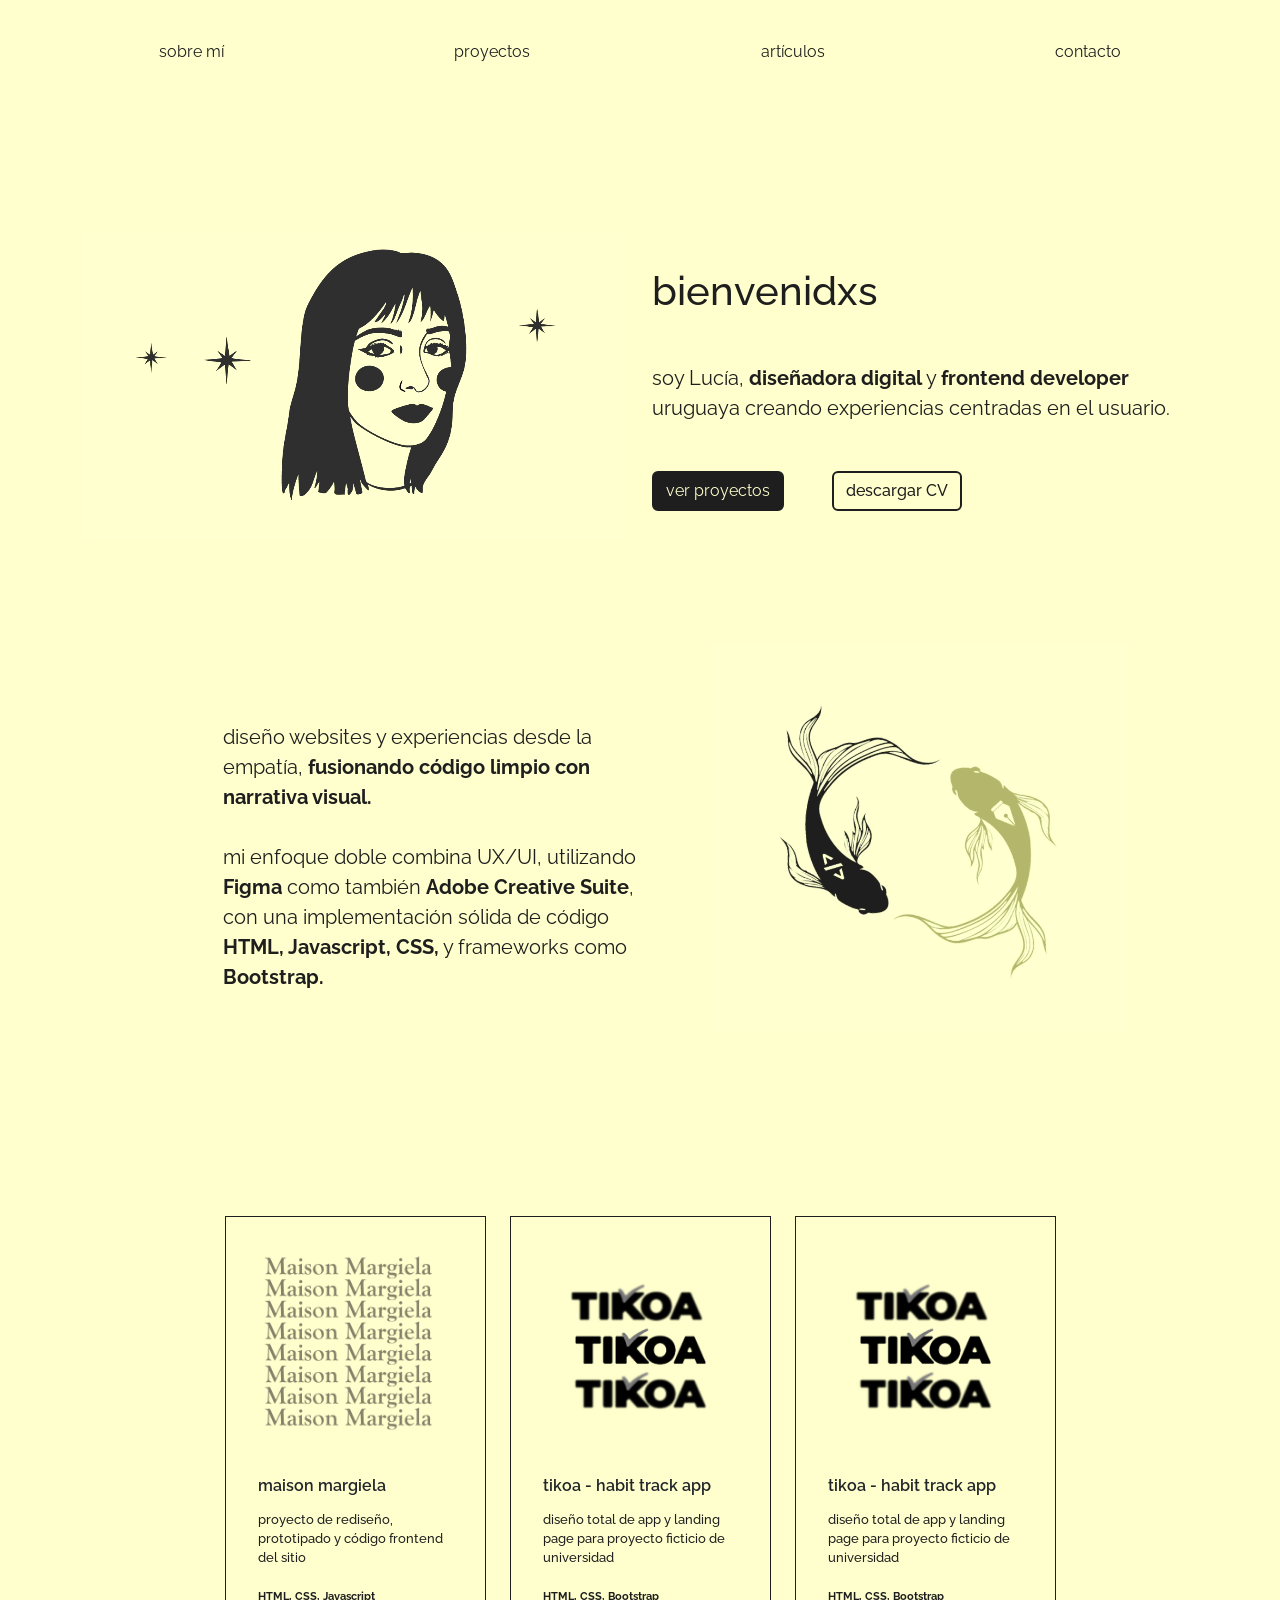
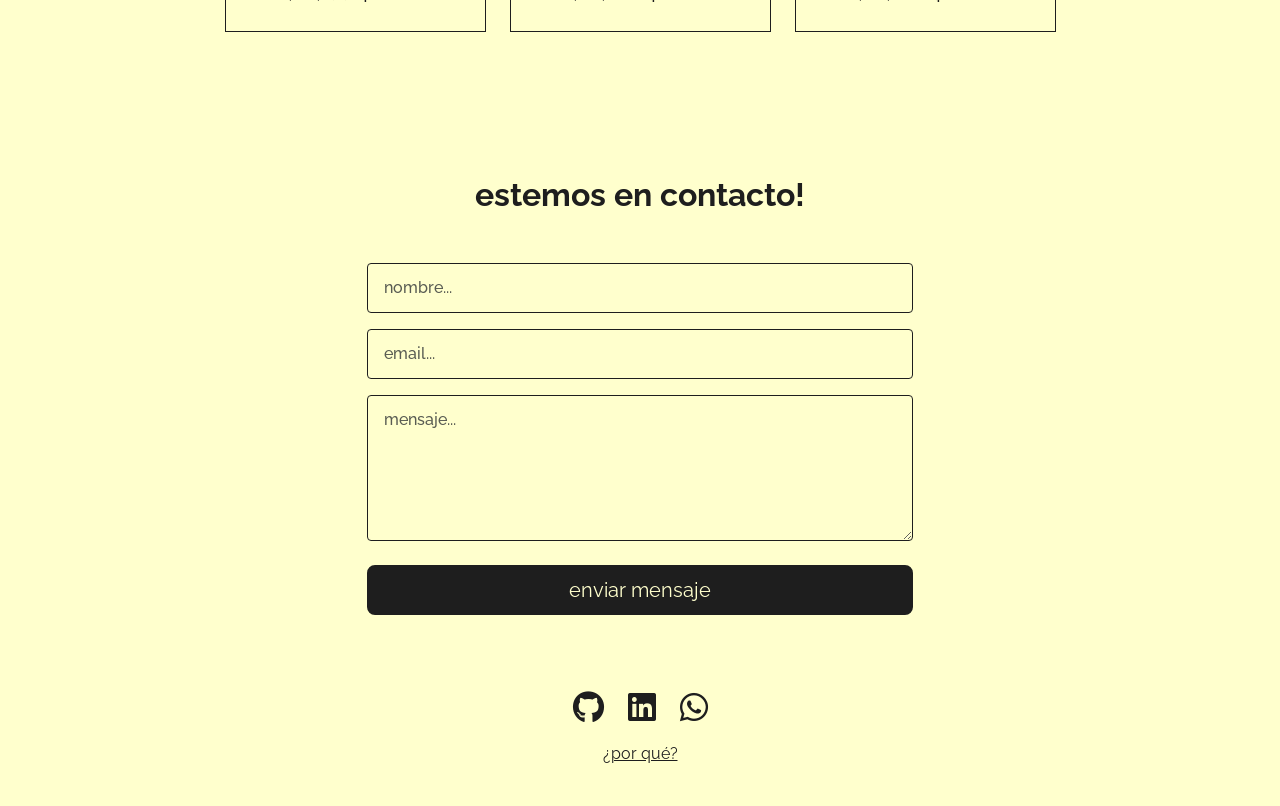
==== index.html @ fcfedfa3 "articulos" ====
<!DOCTYPE html>
<html lang="es">
<head>
    <meta charset="UTF-8" />
    <meta name="viewport" content="width=device-width, initial-scale=1.0" />
    <title>Lucía Pérez</title>
    <!-- cdn desde la web de bootstrap-->
    <link
    href="https://cdn.jsdelivr.net/npm/bootstrap@5.3.8/dist/css/bootstrap.min.css"
    rel="stylesheet"
    integrity="sha384-sRIl4kxILFvY47J16cr9ZwB07vP4J8+LH7qKQnuqkuIAvNWLzeN8tE5YBujZqJLB"
    crossorigin="anonymous"/>
    <link rel="preconnect" href="https://fonts.googleapis.com" />
    <link rel="stylesheet" href="https://cdnjs.cloudflare.com/ajax/libs/font-awesome/6.5.1/css/all.min.css" integrity="sha512-DTOQO9RWCH3ppGqcWaEA1BIZOC6xxalwEsw9c2QQeAIftl+Vegovlnee1c9QX4TctnWMn13TZye+giMm8e2LwA==" crossorigin="anonymous" referrerpolicy="no-referrer" />
    <link rel="preconnect" href="https://fonts.gstatic.com" crossorigin />
    <link
    href="https://fonts.googleapis.com/css2?family=Raleway:ital,wght@0,100..900;1,100..900&display=swap"
    rel="stylesheet"/>
    <link href="https://unpkg.com/aos@2.3.1/dist/aos.css" rel="stylesheet" />
    <link rel="stylesheet" href="style.css" />
</head>

<body>

    <!-- navbar -->
    <nav class="navbar navbar-expand-md">
    <div class="container-fluid">
        <button
        class="navbar-toggler"
        type="button"
        data-bs-toggle="collapse"
        data-bs-target="#navbar-toggler"
        aria-controls="navbarTogglerDemo01"
        aria-expanded="false"
        aria-label="Toggle navigation">
        <span class="navbar-toggler-icon"></span>
        </button>

        <div class="collapse navbar-collapse" id="navbar-toggler">
        <ul class="navbar-nav d-flex justify-content-around w-100">
            <li class="nav-item">
            <a class="nav-link" href="#about-section">sobre mí</a>
            </li>
            <li class="nav-item">
            <a class="nav-link" href="#works-section">proyectos</a>
            </li>
            <li class="nav-item">
            <a class="nav-link" href="articulos/index.html">artículos</a>
            </li>
            <li class="nav-item">
            <a class="nav-link" href="#contact-section">contacto</a>
            </li>
        </ul>
        </div>
    </div>
    </nav>

    <!-- hero section -->
    <section class="hero-section py-5 d-flex align-items-center">
    <div class="container">
        <div class="row align-items-center">
        <div class="col-12 col-lg-6 text-center text-lg-start">
            <video class="hero-video w-100" autoplay muted loop playsinline>
            <source src="img/yo.webm" type="video/webm" />
            Tu navegador no soporta la etiqueta de video.
            </video>
        </div>

        <div class="col-12 col-lg-6 mt-4 mt-lg-0 text-center text-lg-start">
            <h1 class="display-7" data-aos="fade-down" data-aos-duration="1000">
            bienvenidxs
            </h1>

            <p
            class="lead my-5"
            data-aos="fade-up"
            data-aos-delay="200"
            data-aos-duration="1000">
            soy Lucía, <span class="font-weight-boldest">diseñadora digital</span> y
            <span class="font-weight-boldest">frontend developer</span> uruguaya
            creando experiencias centradas en&nbsp;el&nbsp;usuario.
            </p>

            <div
            class="d-flex justify-content-center justify-content-lg-start gap-5"
            data-aos="zoom-in"
            data-aos-delay="400">
            <a href="#works-section" class="btn btn-dark">ver proyectos</a>
            <a href="img/Lucía Pérez CV.pdf" class="btn btn-outline-dark" download>descargar CV</a>
            </div>
        </div>
        </div>
    </div>
    </section>

    <!-- about section -->
    <section id="about-section" class="py-5 mb-5">
    <div class="container h-100 d-flex align-items-center">
        <div class="row w-100 align-items-center g-0">
        <div
            class="col-12 col-lg-5 offset-lg-1 mb-5 mb-lg-0 ps-lg-5"
            data-aos="fade-right"
            data-aos-duration="1000">
            <p class="lead mt-5">
            diseño websites y experiencias desde la empatía,
            <span class="font-weight-boldest">
            fusionando código limpio con narrativa visual.</span>
            <br/>
            <br/>
            mi enfoque doble combina UX/UI, utilizando
            <span class="font-weight-boldest">Figma</span> como también
            <span class="font-weight-boldest">Adobe Creative Suite</span>,
            con una implementación sólida de código
            <span class="font-weight-boldest">HTML, Javascript, CSS,</span>
            y frameworks como
            <span class="font-weight-boldest">Bootstrap.</span>
            </p>
        </div>

        <div
            class="col-12 col-lg-6 text-center"
            data-aos="fade-left"
            data-aos-duration="1500"
            data-aos-delay="200"
            data-aos-once="true">
            <video
            class="about-video img-fluid w-75"
            autoplay
            muted
            loop
            playsinline>
            <source src="img/peces.6.webm" type="video/webm" />
            Tu navegador no soporta el video.
            </video>
        </div>
        </div>
    </div>
    </section>

    <!-- works section -->

<section id="works-section" class="py-5">
<div class="container">
    <div class="row g-4 justify-content-center"> 
    
    <div class="col-12 col-sm-6 col-md-4 col-lg-3 "> 
        <div
        class="card h-100"
        data-aos="fade-up"
        data-aos-duration="1000">
        <a
            href="proyectos/maison-margiela/index.html"
            target="_blank"
            rel="noopener noreferrer">
            <div class="project-image-placeholder">
            <img
                src="img/Maison_Margiela_logo.png"
                class="img-fluid"
                alt="Proyecto de maison margiela"/>
            </div>
        </a>
        <div class="card-body">
            <h5 class="card-title project-title">
            maison margiela
            </h5>
            <p class="card-text project-description">
            proyecto de rediseño, prototipado y código frontend del sitio
            </p>
        </div>
        <div class="card-footer bg-transparent border-0 pt-0">
            <span class="skill-tag">HTML, CSS, Javascript</span>
        </div>
        </div>
    </div>
    
    <div class="col-12 col-sm-6 col-md-4 col-lg-3"> 
        <div
        class="card h-100"
        data-aos="fade-up"
        data-aos-duration="1000">
        <a
            href="proyectos/tikoa/tikoa.html"
            target="_blank"
            rel="noopener noreferrer">
            <div class="project-image-placeholder">
            <img
                src="img/tikoa-card.png"
                class="img-fluid"
                alt="Proyecto de tikoa"/>
            </div>
        </a>
        <div class="card-body">
            <h5 class="card-title project-title">
            tikoa - habit track app
            </h5>
            <p class="card-text project-description">
            diseño total de app y landing page para proyecto ficticio de universidad
            </p>
        </div>
        <div class="card-footer bg-transparent border-0 pt-0">
            <span class="skill-tag">HTML, CSS, Bootstrap</span>
        </div>
        </div>
    </div>


    <div class="col-12 col-sm-6 col-md-4 col-lg-3"> 
        <div
        class="card h-100"
        data-aos="fade-up"
        data-aos-duration="1000">
        <a
            href="proyectos/tikoa/tikoa.html"
            target="_blank"
            rel="noopener noreferrer">
            <div class="project-image-placeholder">
            <img
                src="img/tikoa-card.png"
                class="img-fluid"
                alt="Proyecto de tikoa"/>
            </div>
        </a>
        <div class="card-body">
            <h5 class="card-title project-title">
            tikoa - habit track app
            </h5>
            <p class="card-text project-description">
            diseño total de app y landing page para proyecto ficticio de universidad
            </p>
        </div>
        <div class="card-footer bg-transparent border-0 pt-0">
            <span class="skill-tag">HTML, CSS, Bootstrap</span>
        </div>
        </div>
    </div>

    
    </div>
</div>
</section>

<!-- contacto -->

<section id="contact-section" class="py-5" data-aos="zoom-in-up" data-aos-duration="1000">
<div class="container">
    <div class="row justify-content-center">
    <div class="col-12 col-md-8 col-lg-6 mt-5">
        <h2 class="text-center mb-5">
        estemos en contacto!
        </h2>

        <form name="contacto_portafolio" method="POST" data-netlify="true" action="confirmacion.html">
        <div class="mb-3">
            <input type="hidden" name="form-name" value="contacto_portafolio" />
            <input 
            type="text" 
            class="form-control" 
            id="firstname" 
            name="firstname"
            placeholder="nombre..."
            required />
        </div>

        <div class="mb-3">
            <input 
            type="email" 
            class="form-control" 
            id="email" 
            name="email"
            placeholder="email..."
            required />
        </div>

        <div class="mb-4">
            <textarea 
            class="form-control" 
            id="message" 
            rows="5" 
            name="message"
            placeholder="mensaje..."
            required></textarea>
        </div>

        <div class="d-grid gap-2">
            <button type="submit" class="btn btn-dark btn-lg">
            enviar mensaje
            </button>
        </div>
        
        </form>
    </div>
    </div>
</div>
</section>

<!-- footer -->

<footer class="text-center py-4 mt-1">
    <div class="container">
        <div class="d-flex justify-content-center gap-4 mb-3">
            
            <a 
                href="https://github.com/luciapwei" 
                target="_blank" 
                rel="noopener noreferrer" 
                class="footer-icon"
                aria-label="GitHub"
            >
                <i class="fa-brands fa-github fa-2x"></i> 
            </a>

            <a 
                href="https://www.linkedin.com/in/luc%C3%ADa-p%C3%A9rez-weigle-2676422aa/" 
                target="_blank" 
                rel="noopener noreferrer" 
                class="footer-icon"
                aria-label="LinkedIn"
            >
                <i class="fa-brands fa-linkedin fa-2x"></i>
            </a>

            <a 
                href="https://wa.me/59899944063" 
                target="_blank" 
                rel="noopener noreferrer" 
                class="footer-icon"
                aria-label="WhatsApp"
            >
                <i class="fa-brands fa-whatsapp fa-2x"></i>
            </a>

        </div>

        <div class="mb-3"> 
            <a 
                href="porque/index.html" 
                class="footer-icon" 
                aria-label="Fundamentos del Diseño Web">
                
                <span class="d-block mt-2">¿por qué?</span>
            </a>
        </div>
        </div>

    </div>
</footer>

<!-- boton arriba -->
<a 
href="#top" 
id="backToTop" 
class="btn btn-dark rounded-circle shadow-lg" 
aria-label="Volver al inicio">
&#9650; </a>

<!-- scripts -->

<script src="codigo.js"></script>

<script src="https://unpkg.com/aos@2.3.1/dist/aos.js"></script>
<script>
    AOS.init({
    duration: 1200,
    once: false,
    });
</script>

<script
    src="https://cdn.jsdelivr.net/npm/bootstrap@5.3.8/dist/js/bootstrap.bundle.min.js"
    integrity="sha384-FKyoEForCGlyvwx9Hj09JcYn3nv7wiPVlz7YYwJrWVcXK/BmnVDxM+D2scQbITxI"
    crossorigin="anonymous">
</script>

</body>
</html>
---- style.css ----
:root {
--color-claro: #FFFFCD;
--color-oscuro: #1E1E1E;
--color-acento: #1E1E1E;
}

body{
font-family: "Raleway", sans-serif;
color: var(--color-oscuro);
font-weight: 400 !important;
background-color: var(--color-claro);
}

.font-weight-boldest {
font-weight: 700 !important; 
color: var(--color-acento);
}

/* estilos para el botón de "volver al inicio" */

#backToTop {
position: fixed; 
bottom: 20px; 
right: 20px; 
display: none;
z-index: 1000; 
width: 45px;
height: 45px;
padding: 0;
line-height: 45px;
text-align: center;
font-size: 1.2rem;
color: var(--color-claro);
background-color: var(--color-acento);
border: none;
transition: opacity 0.3s, transform 0.3s;
}

#backToTop:hover {
background-color: var(--color-claro);
transform: scale(1.1);
color: var(--color-oscuro);
}

/* navbar */

.navbar {
padding: 2rem;
gap: 30px;
font-size: 1em;
}

.navbar-collapse{
justify-content: space-between;
}

.navbar-toggler {
border: none; 
background-color: transparent; 
}

.navbar-toggler:focus {
outline: none; 
box-shadow: none; 
}

.navbar li a{
color: var(--color-oscuro);
text-decoration: none;
}

.navbar li a:hover{
font-weight: bold;
transition: 0.2s;
color: var(--color-oscuro);
}

/* hero section */

.hero-section{
margin-top: 5rem;
}

.btn-dark {
color: var(--color-claro);
background-color: var(--color-acento);
border: 2px solid var(--color-acento);
}

.btn-dark:hover {
border: 2px solid var(--color-claro);
background-color: var(--color-acento);
}

.btn-outline-dark{
color: var(--color-oscuro);
border: 2px solid var(--color-oscuro);
font-weight: 500;
}

.btn-outline-dark:hover{
color: var(--color-claro);
background-color: var(--color-oscuro);
border: 2px solid var(--color-oscuro);
font-weight: 500;
}

p{
font-weight: 400 !important;
}

/* about section */

/* -------------- */

/* works section */

#works-section {
margin-top: 5rem;
}

#works-section .card {
background-color: var(--color-claro); 
border-radius: 0;
border: 1px solid var(--color-oscuro); 
padding: 1rem;
}

.project-image-placeholder {
width: 100%;
background-color: var(--color-claro);
margin-bottom: 0 !important;
}

.project-title {
font-size: 1rem;
font-weight: 600;
margin-bottom: 0.9rem;
}

.skill-tag {
display: inline-block;
font-size: 0.7rem;
font-weight: 700;
color: var(--color-oscuro);
line-height: 1;
}

.project-description {
font-size: 0.8rem;
color: var(--color-oscuro);
font-weight: 500 !important;
}

#works-section .card {
transition: transform 0.4s ease, box-shadow 0.4s ease; 
box-shadow: none;
}

#works-section .card:hover {
transform: translateY(-6px) rotate(-0.9deg); 
box-shadow: 0 5px 10px rgba(0, 0, 0, 0.152); 
}


/* contact section*/

.form-control {

background-color: transparent; 
border: 1px solid var(--color-oscuro); 
border-radius: 0.25rem; 
padding: 0.75rem 1rem;
color: var(--color-oscuro);
font-weight: 500;
}


.form-control:focus {
background-color: var(--color-claro);
color: var(--color-oscuro);
border-color: var(--color-acento); 
box-shadow: 0 0 0 0.25rem rgba(111, 111, 111, 0.25); 
}

.form-control:not(:placeholder-shown) {
background-color: var(--color-claro);
color: var(--color-oscuro);
border-color: var(--color-acento); 
box-shadow: 0 0 0 0.25rem rgba(111, 111, 111, 0.25); 
}

#contact-section h2 {
font-weight: 700;
color: var(--color-acento);
}

/* modal */

#suscripcionModal{
background-color: transparent;
color: var(--color-oscuro)
}

.modal-content{
background-color: var(--color-claro);
}

#cruz {
position: absolute;
z-index: 9999;
font-size: 0.8rem;
top: 10px;  
right: 15px;  
}

/* footer */

.footer-icon{
color: var(--color-oscuro);
}
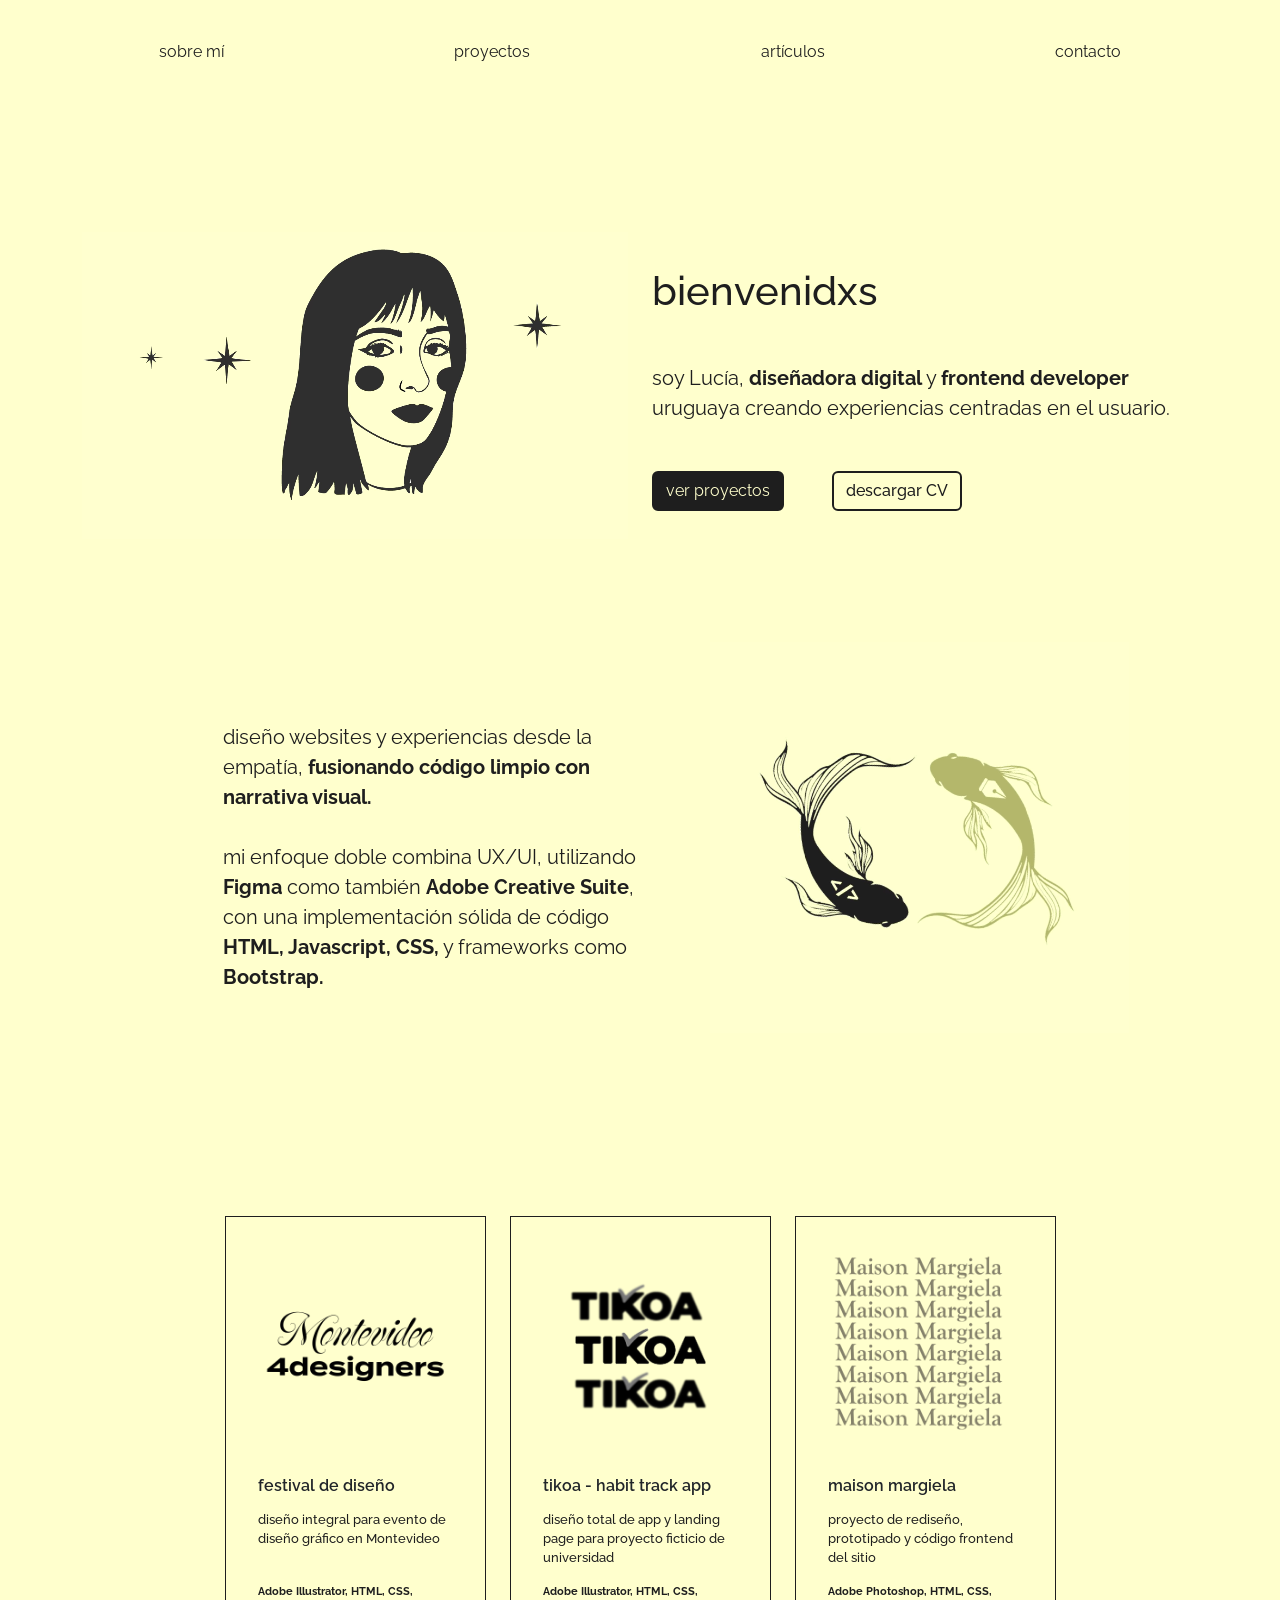
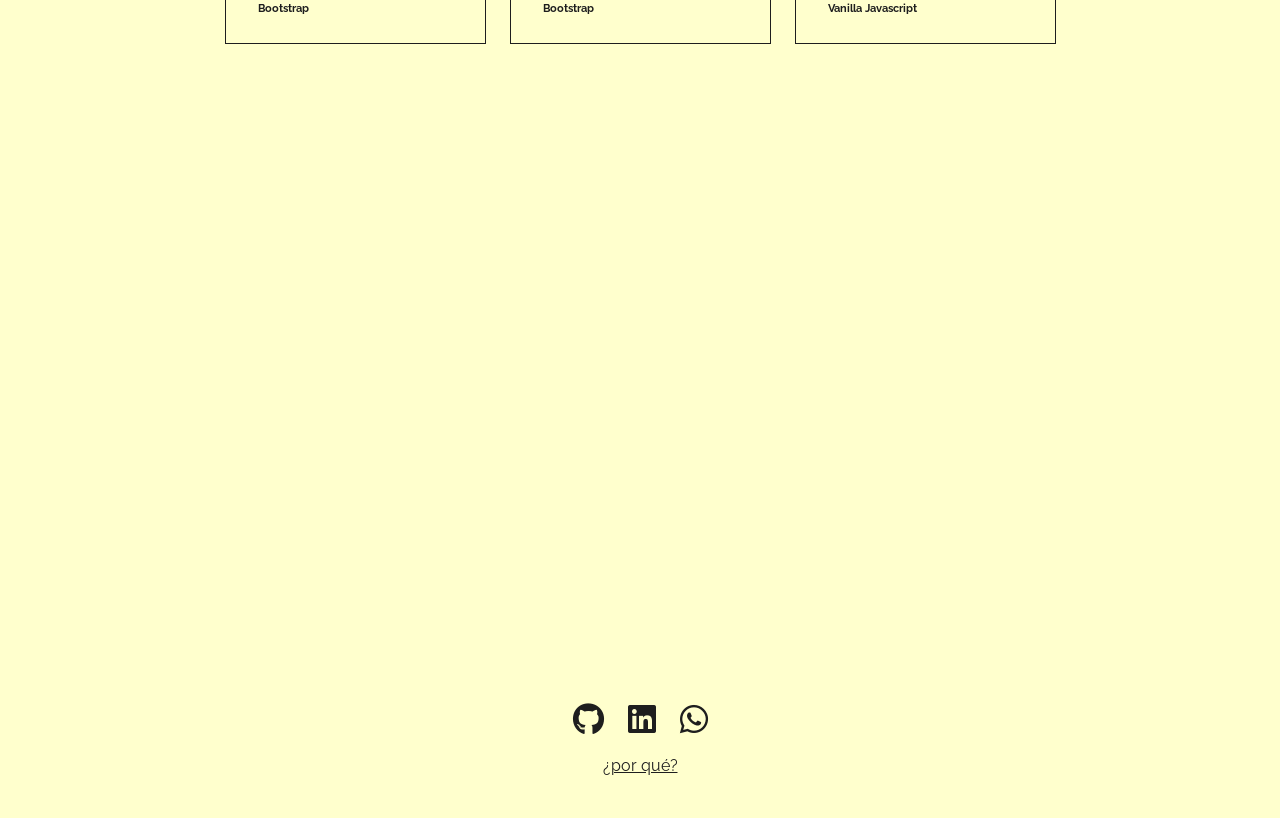
==== commit e2e22def: "ultimos arreglos" ====
--- a/index.html
+++ b/index.html
@@ -142,7 +142,67 @@
 <section id="works-section" class="py-5">
 <div class="container">
     <div class="row g-4 justify-content-center"> 
+
+    <div class="col-12 col-sm-6 col-md-4 col-lg-3"> 
+        <div
+        class="card h-100"
+        data-aos="fade-up"
+        data-aos-duration="1000">
+        <a
+            href="proyectos/festival/index.html"
+            target="_blank"
+            rel="noopener noreferrer">
+            <div class="project-image-placeholder">
+            <img
+                src="img/festival.png"
+                class="img-fluid"
+                alt="festival de diseño"/>
+            </div>
+        </a>
+        <div class="card-body">
+            <h5 class="card-title project-title">
+            festival de diseño
+            </h5>
+            <p class="card-text project-description">
+            diseño integral para evento de diseño gráfico en Montevideo
+            </p>
+        </div>
+        <div class="card-footer bg-transparent border-0 pt-0">
+            <span class="skill-tag">Adobe Illustrator, HTML, CSS, Bootstrap</span>
+        </div>
+        </div>
+    </div>
     
+    <div class="col-12 col-sm-6 col-md-4 col-lg-3"> 
+        <div
+        class="card h-100"
+        data-aos="fade-up"
+        data-aos-duration="1000">
+        <a
+            href="proyectos/tikoa/tikoa.html"
+            target="_blank"
+            rel="noopener noreferrer">
+            <div class="project-image-placeholder">
+            <img
+                src="img/tikoa-card.png"
+                class="img-fluid"
+                alt="Proyecto de tikoa"/>
+            </div>
+        </a>
+        <div class="card-body">
+            <h5 class="card-title project-title">
+            tikoa - habit track app
+            </h5>
+            <p class="card-text project-description">
+            diseño total de app y landing page para proyecto ficticio de universidad
+            </p>
+        </div>
+        <div class="card-footer bg-transparent border-0 pt-0">
+            <span class="skill-tag">Adobe Illustrator, HTML, CSS, Bootstrap</span>
+        </div>
+        </div>
+    </div>
+
     <div class="col-12 col-sm-6 col-md-4 col-lg-3 "> 
         <div
         class="card h-100"
@@ -168,72 +228,10 @@
             </p>
         </div>
         <div class="card-footer bg-transparent border-0 pt-0">
-            <span class="skill-tag">HTML, CSS, Javascript</span>
-        </div>
-        </div>
-    </div>
-    
-    <div class="col-12 col-sm-6 col-md-4 col-lg-3"> 
-        <div
-        class="card h-100"
-        data-aos="fade-up"
-        data-aos-duration="1000">
-        <a
-            href="proyectos/tikoa/tikoa.html"
-            target="_blank"
-            rel="noopener noreferrer">
-            <div class="project-image-placeholder">
-            <img
-                src="img/tikoa-card.png"
-                class="img-fluid"
-                alt="Proyecto de tikoa"/>
-            </div>
-        </a>
-        <div class="card-body">
-            <h5 class="card-title project-title">
-            tikoa - habit track app
-            </h5>
-            <p class="card-text project-description">
-            diseño total de app y landing page para proyecto ficticio de universidad
-            </p>
-        </div>
-        <div class="card-footer bg-transparent border-0 pt-0">
-            <span class="skill-tag">HTML, CSS, Bootstrap</span>
-        </div>
-        </div>
-    </div>
-
-
-    <div class="col-12 col-sm-6 col-md-4 col-lg-3"> 
-        <div
-        class="card h-100"
-        data-aos="fade-up"
-        data-aos-duration="1000">
-        <a
-            href="proyectos/tikoa/tikoa.html"
-            target="_blank"
-            rel="noopener noreferrer">
-            <div class="project-image-placeholder">
-            <img
-                src="img/tikoa-card.png"
-                class="img-fluid"
-                alt="Proyecto de tikoa"/>
-            </div>
-        </a>
-        <div class="card-body">
-            <h5 class="card-title project-title">
-            tikoa - habit track app
-            </h5>
-            <p class="card-text project-description">
-            diseño total de app y landing page para proyecto ficticio de universidad
-            </p>
-        </div>
-        <div class="card-footer bg-transparent border-0 pt-0">
-            <span class="skill-tag">HTML, CSS, Bootstrap</span>
-        </div>
-        </div>
-    </div>
-
+            <span class="skill-tag">Adobe Photoshop, HTML, CSS, <br> Vanilla Javascript</span>
+        </div>
+        </div>
+    </div>
     
     </div>
 </div>
--- a/style.css
+++ b/style.css
@@ -143,7 +143,7 @@
 font-size: 0.7rem;
 font-weight: 700;
 color: var(--color-oscuro);
-line-height: 1;
+line-height: 1.5;
 }
 
 .project-description {
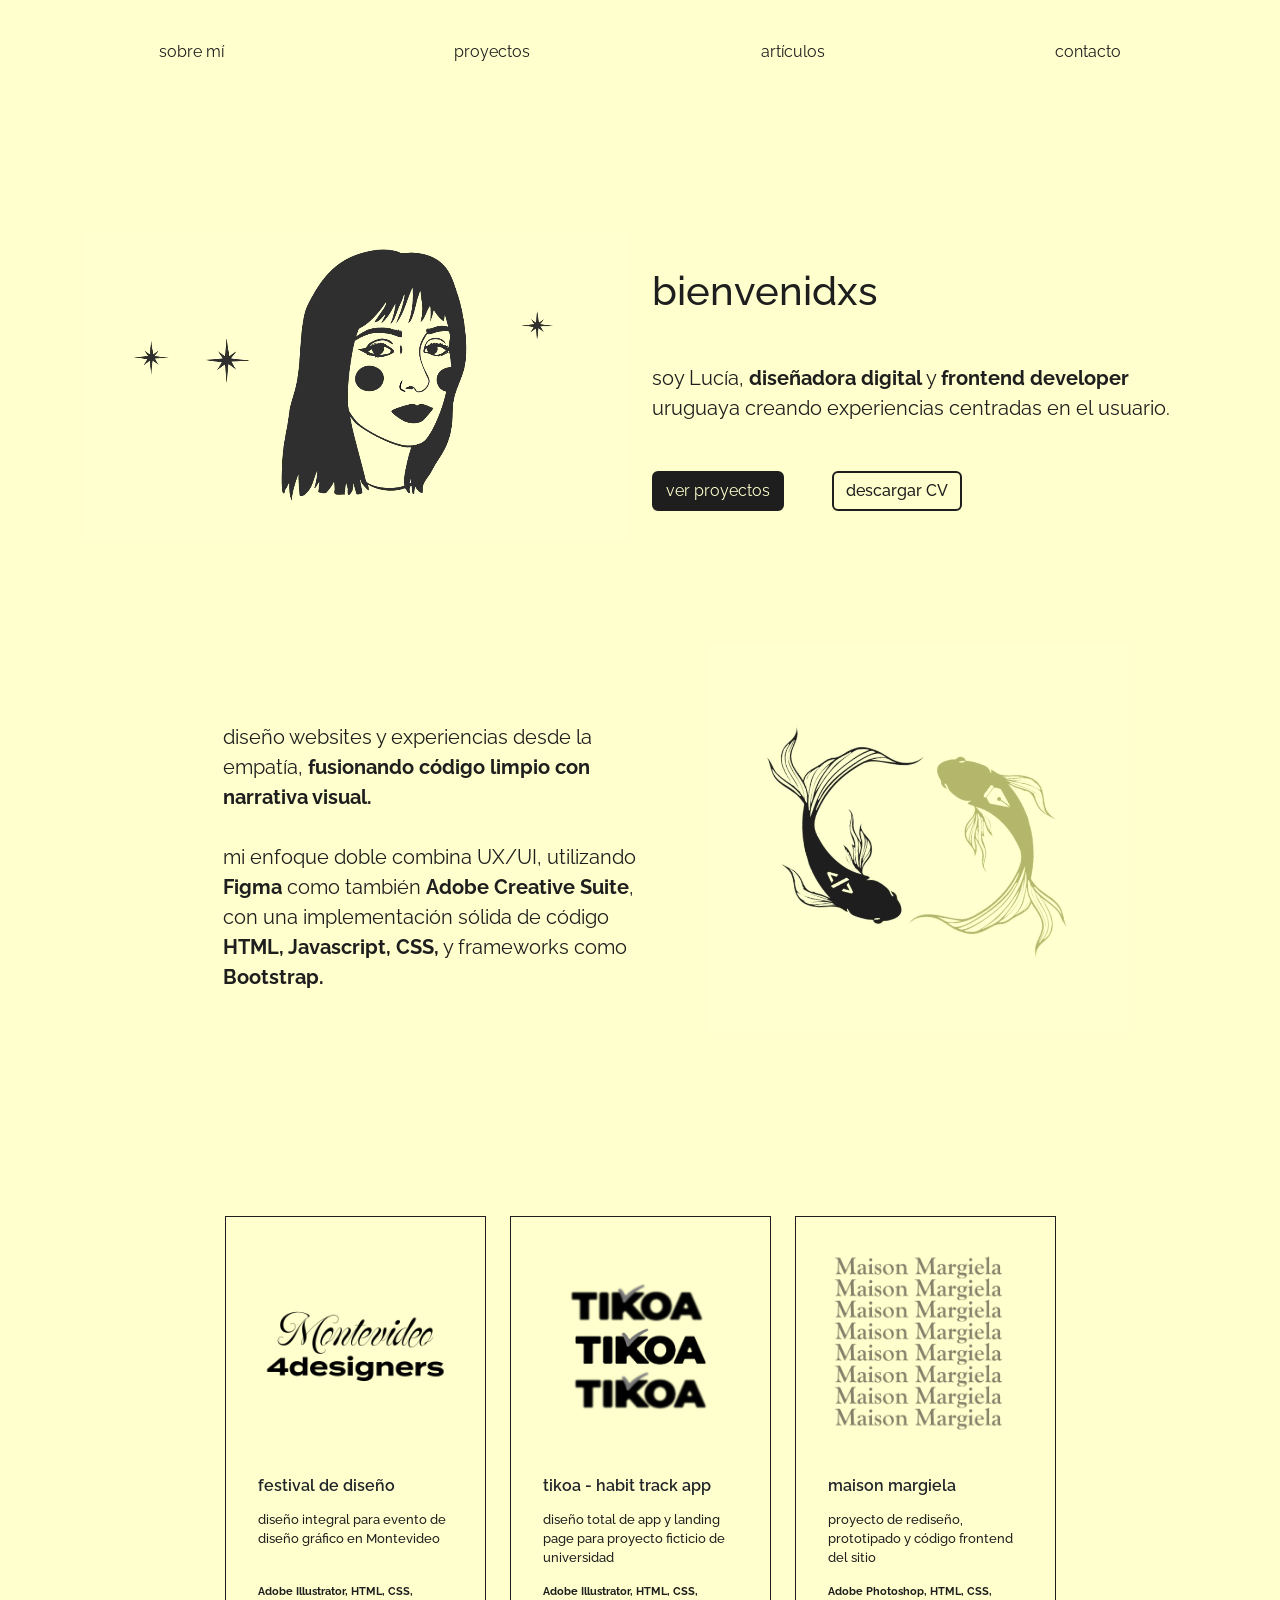
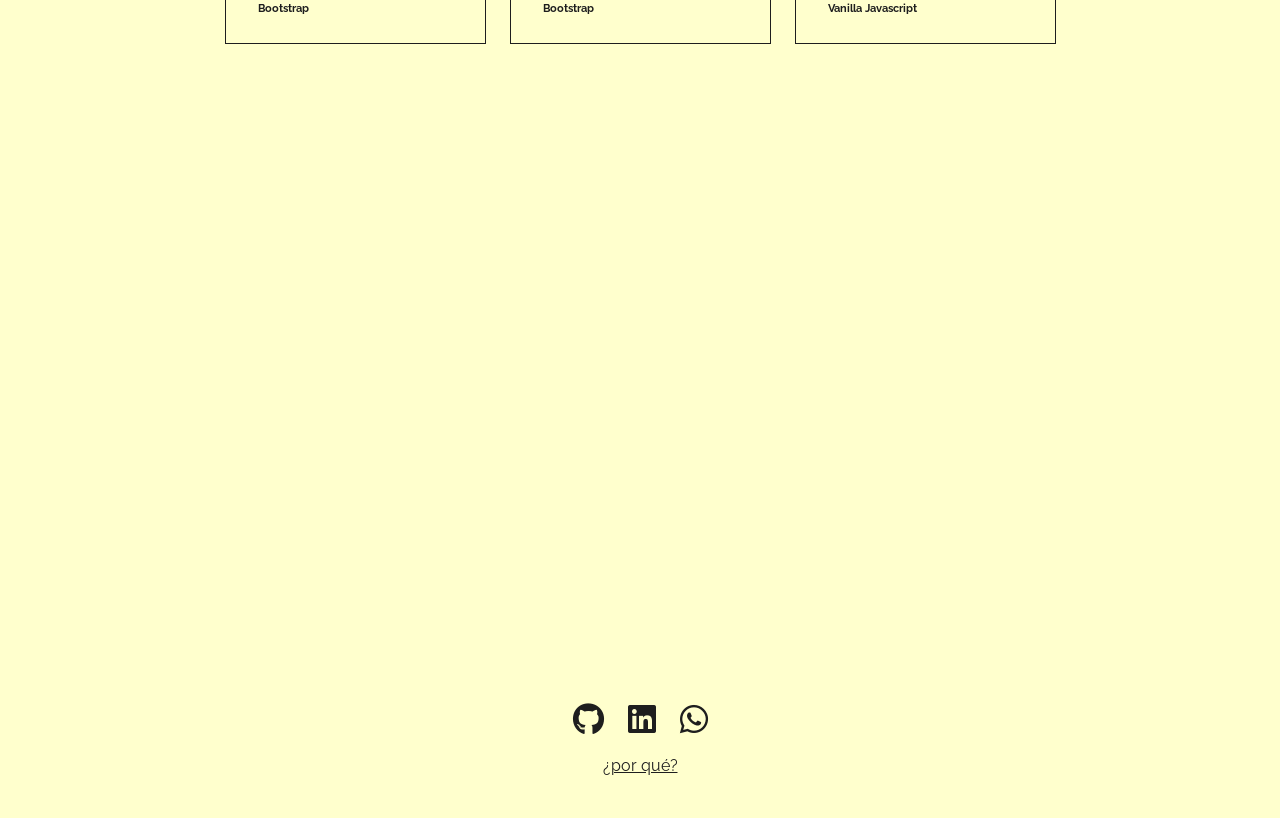
==== commit b1655224: "Update index.html" ====
--- a/index.html
+++ b/index.html
@@ -3,7 +3,7 @@
 <head>
     <meta charset="UTF-8" />
     <meta name="viewport" content="width=device-width, initial-scale=1.0" />
-    <title>Lucía Pérez</title>
+    <title>Miki Lucía Pérez</title>
     <!-- cdn desde la web de bootstrap-->
     <link
     href="https://cdn.jsdelivr.net/npm/bootstrap@5.3.8/dist/css/bootstrap.min.css"
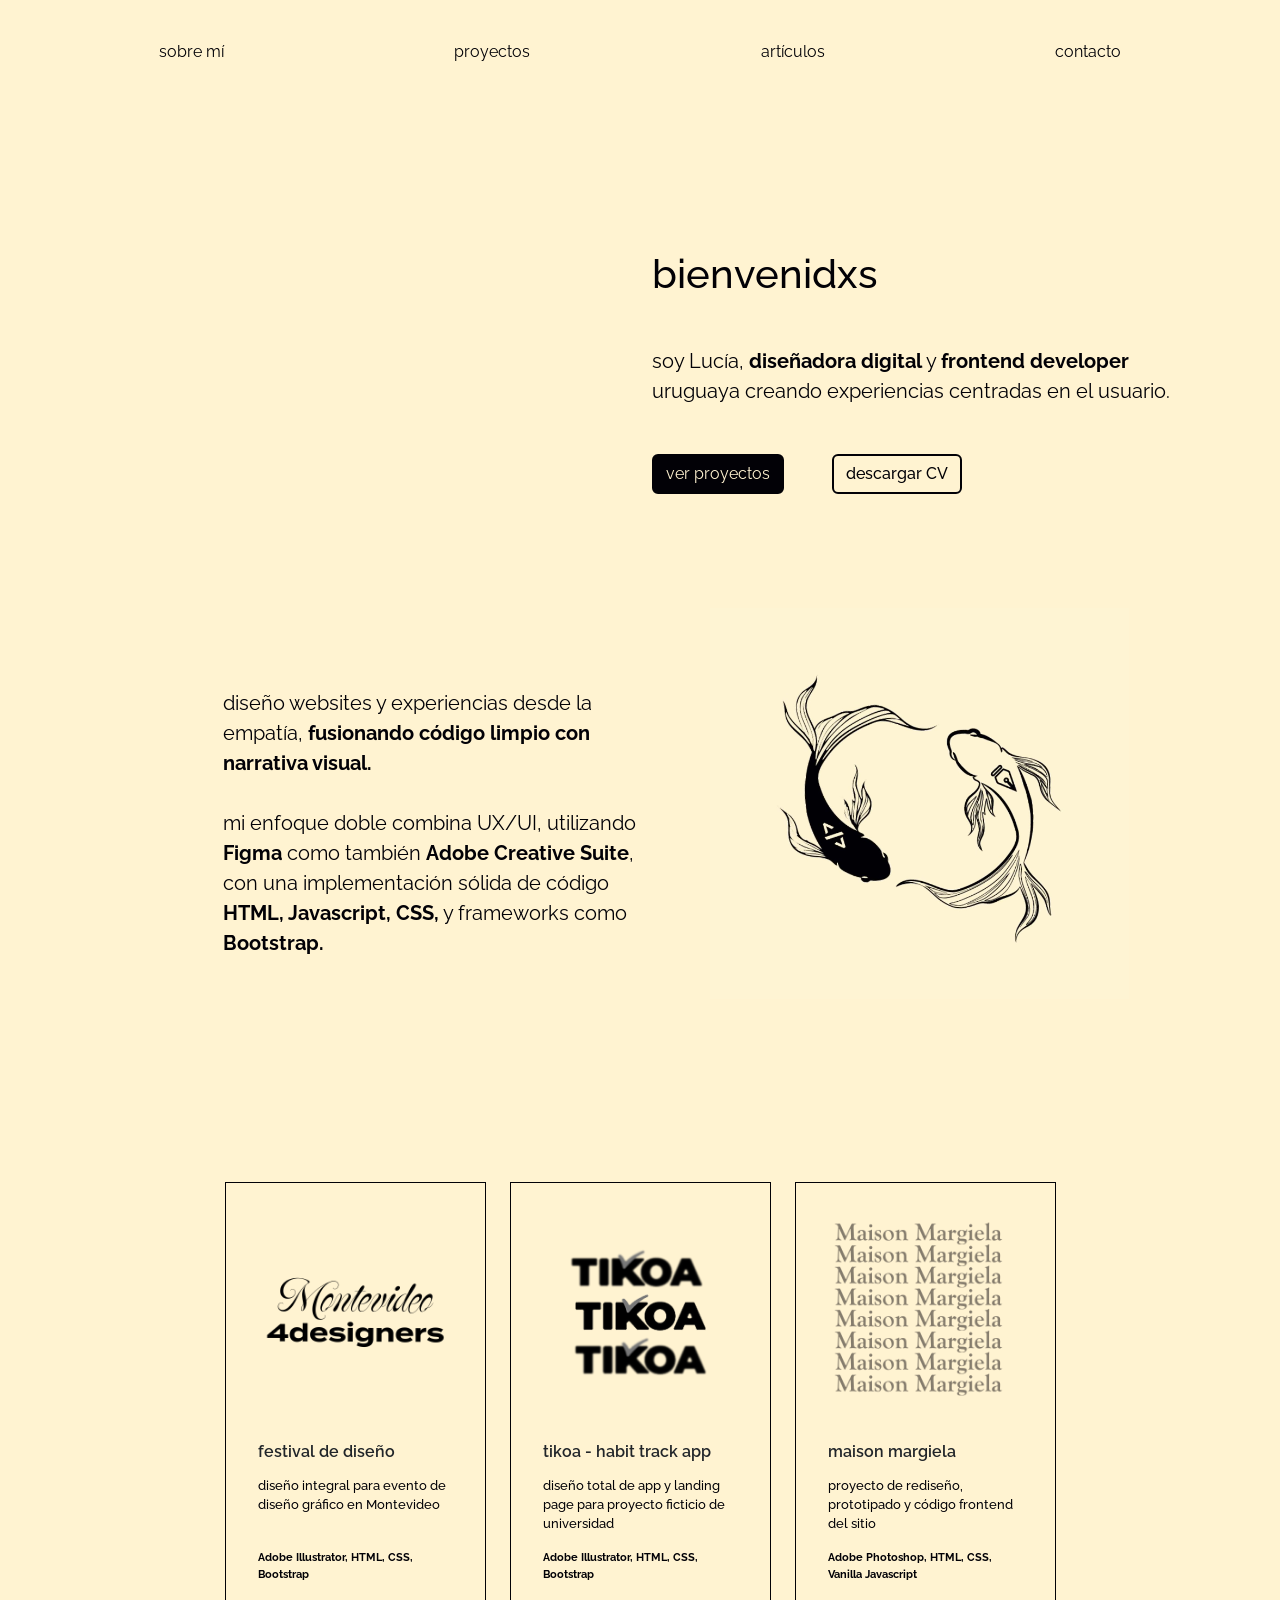
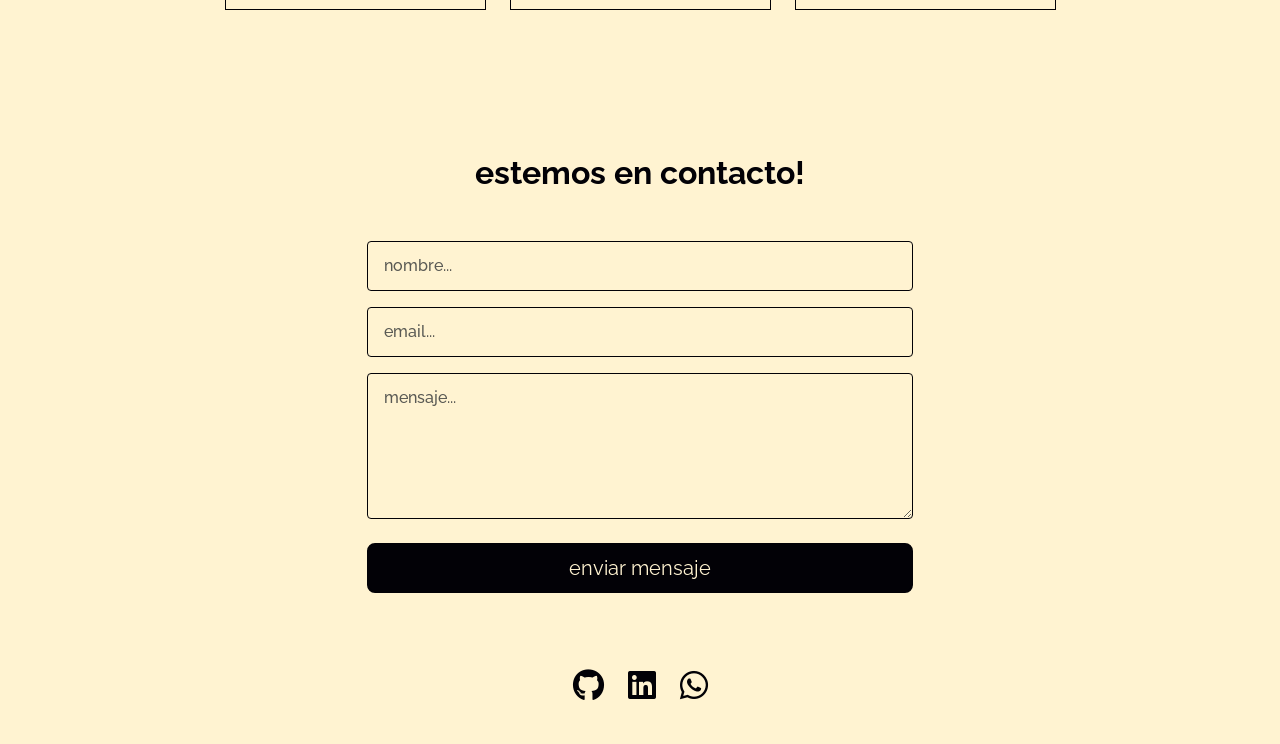
==== commit 96c9e6a8: "cambio de color" ====
--- a/index.html
+++ b/index.html
@@ -3,7 +3,7 @@
 <head>
     <meta charset="UTF-8" />
     <meta name="viewport" content="width=device-width, initial-scale=1.0" />
-    <title>Miki Lucía Pérez</title>
+    <title>Lucía Pérez</title>
     <!-- cdn desde la web de bootstrap-->
     <link
     href="https://cdn.jsdelivr.net/npm/bootstrap@5.3.8/dist/css/bootstrap.min.css"
@@ -61,7 +61,7 @@
         <div class="row align-items-center">
         <div class="col-12 col-lg-6 text-center text-lg-start">
             <video class="hero-video w-100" autoplay muted loop playsinline>
-            <source src="img/yo.webm" type="video/webm" />
+            <source src="img/yo_1.mp4" type="video/webm" />
             Tu navegador no soporta la etiqueta de video.
             </video>
         </div>
@@ -129,7 +129,7 @@
             muted
             loop
             playsinline>
-            <source src="img/peces.6.webm" type="video/webm" />
+            <source src="img/peces.2.webm" type="video/webm" />
             Tu navegador no soporta el video.
             </video>
         </div>
@@ -329,16 +329,6 @@
 
         </div>
 
-        <div class="mb-3"> 
-            <a 
-                href="porque/index.html" 
-                class="footer-icon" 
-                aria-label="Fundamentos del Diseño Web">
-                
-                <span class="d-block mt-2">¿por qué?</span>
-            </a>
-        </div>
-        </div>
 
     </div>
 </footer>
--- a/style.css
+++ b/style.css
@@ -1,7 +1,7 @@
 :root {
---color-claro: #FFFFCD;
---color-oscuro: #1E1E1E;
---color-acento: #1E1E1E;
+--color-claro: #FFF3D1;
+--color-oscuro: #020106;
+--color-acento: #020106;
 }
 
 body{
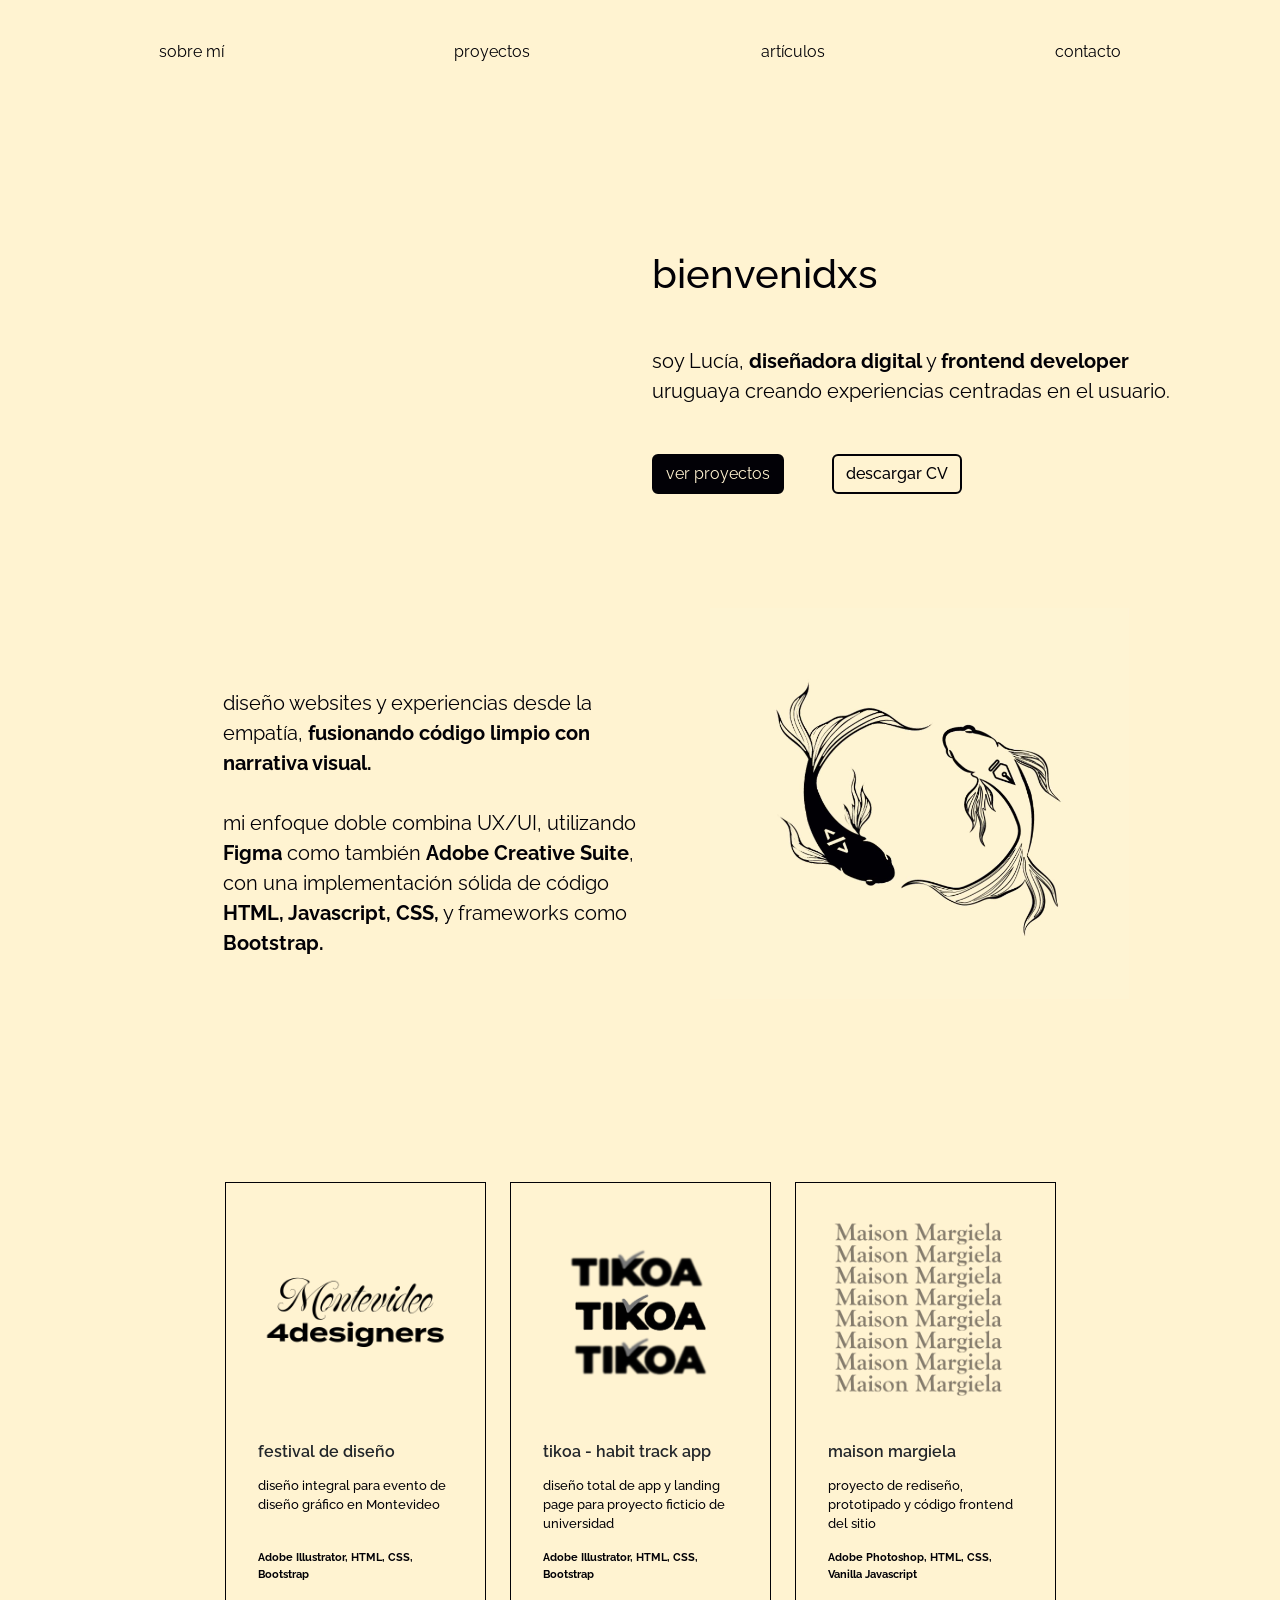
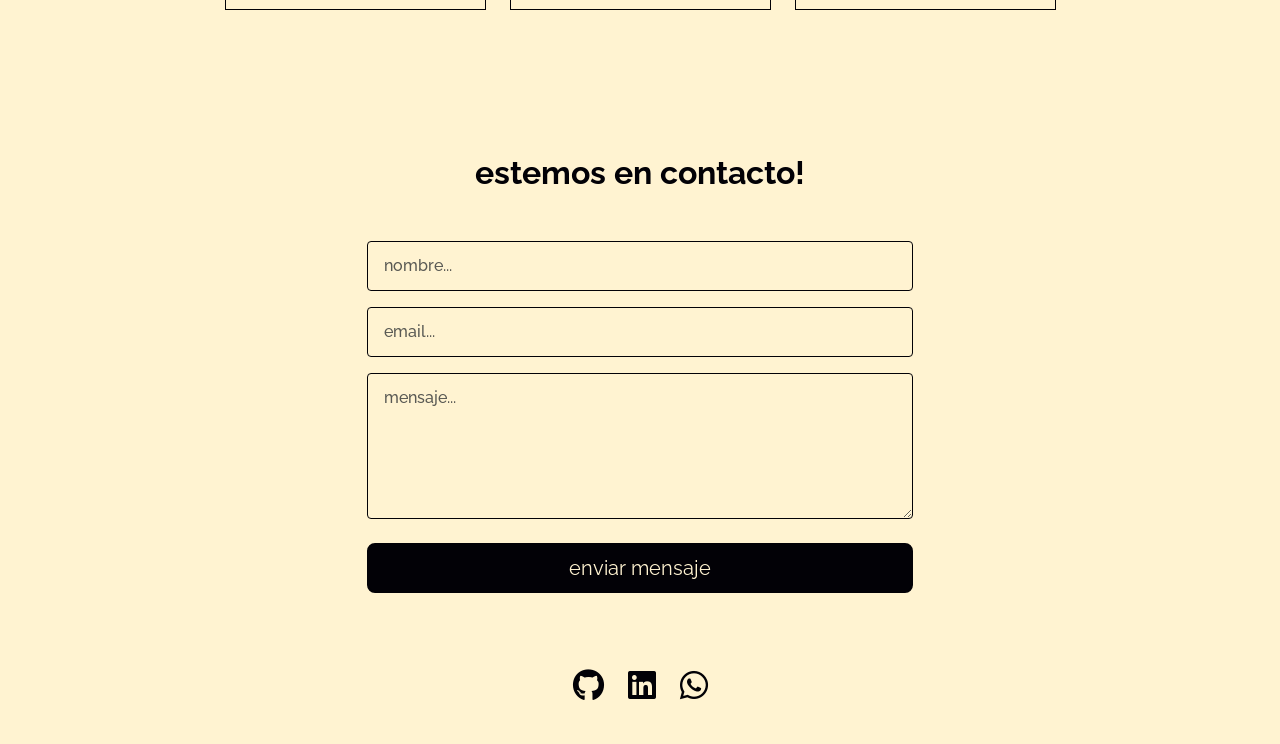
==== commit b68879bd: "cambio colores2" ====
--- a/index.html
+++ b/index.html
@@ -3,7 +3,7 @@
 <head>
     <meta charset="UTF-8" />
     <meta name="viewport" content="width=device-width, initial-scale=1.0" />
-    <title>Lucía Pérez</title>
+    <title>Miki Lucía Pérez</title>
     <!-- cdn desde la web de bootstrap-->
     <link
     href="https://cdn.jsdelivr.net/npm/bootstrap@5.3.8/dist/css/bootstrap.min.css"
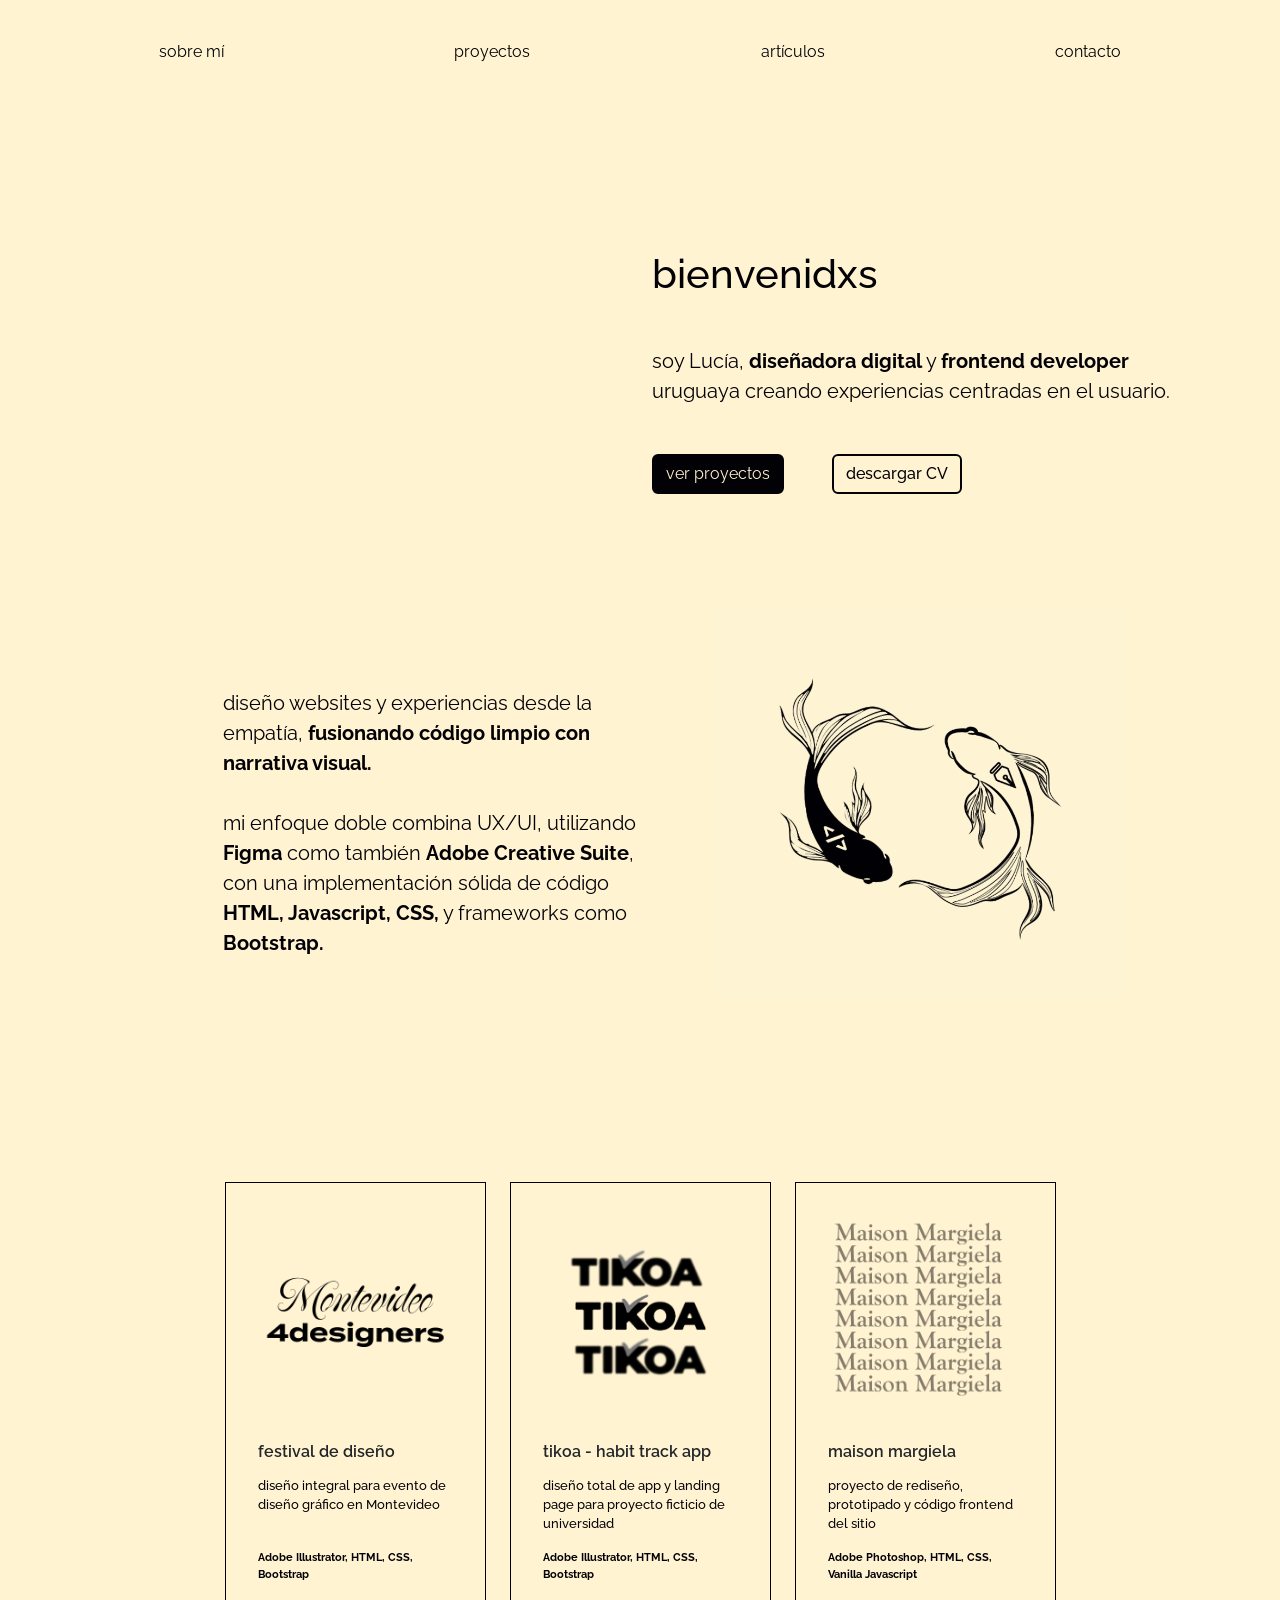
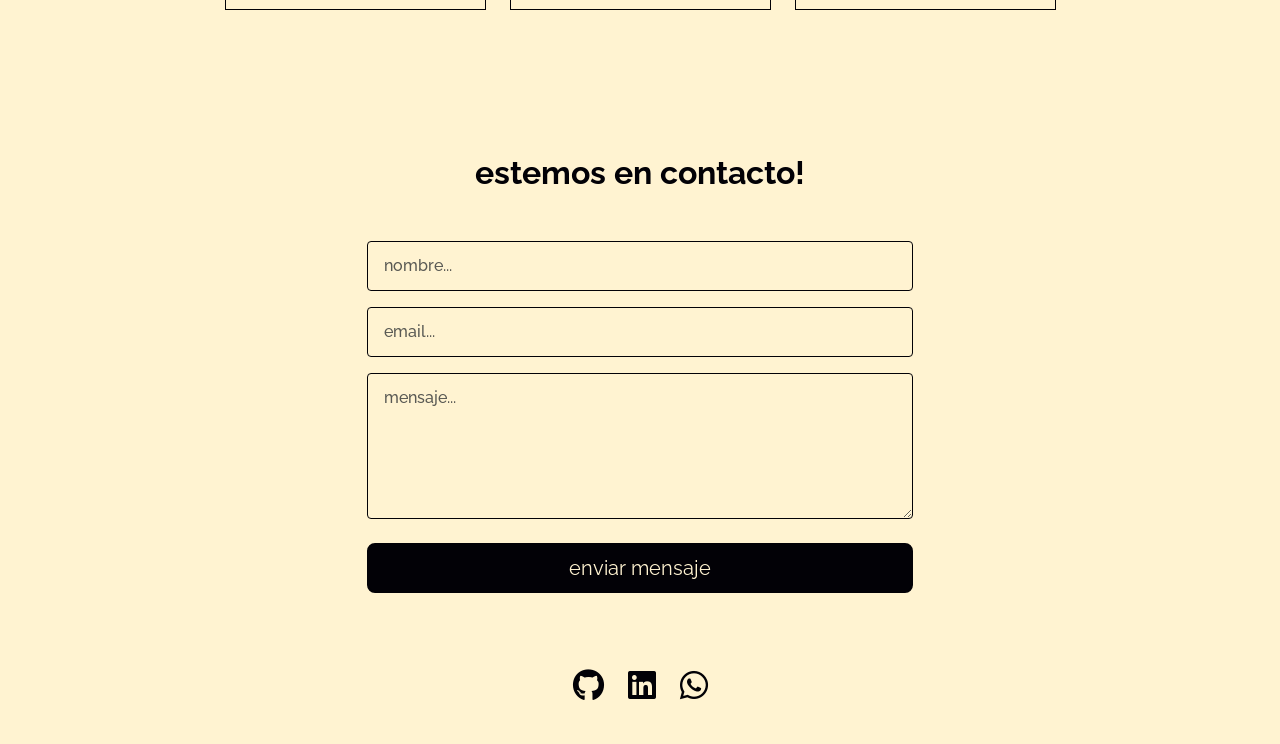
==== commit 3745589f: "edicion ilustraciones" ====
--- a/index.html
+++ b/index.html
@@ -3,7 +3,7 @@
 <head>
     <meta charset="UTF-8" />
     <meta name="viewport" content="width=device-width, initial-scale=1.0" />
-    <title>Miki Lucía Pérez</title>
+    <title>Lucía Pérez Weigle</title>
     <!-- cdn desde la web de bootstrap-->
     <link
     href="https://cdn.jsdelivr.net/npm/bootstrap@5.3.8/dist/css/bootstrap.min.css"
@@ -61,7 +61,7 @@
         <div class="row align-items-center">
         <div class="col-12 col-lg-6 text-center text-lg-start">
             <video class="hero-video w-100" autoplay muted loop playsinline>
-            <source src="img/yo_1.mp4" type="video/webm" />
+            <source src="img/yo_2.mp4" type="video/webm" />
             Tu navegador no soporta la etiqueta de video.
             </video>
         </div>
--- a/style.css
+++ b/style.css
@@ -67,11 +67,11 @@
 .navbar li a{
 color: var(--color-oscuro);
 text-decoration: none;
+transition: 0.2s;
 }
 
 .navbar li a:hover{
 font-weight: bold;
-transition: 0.2s;
 color: var(--color-oscuro);
 }
 
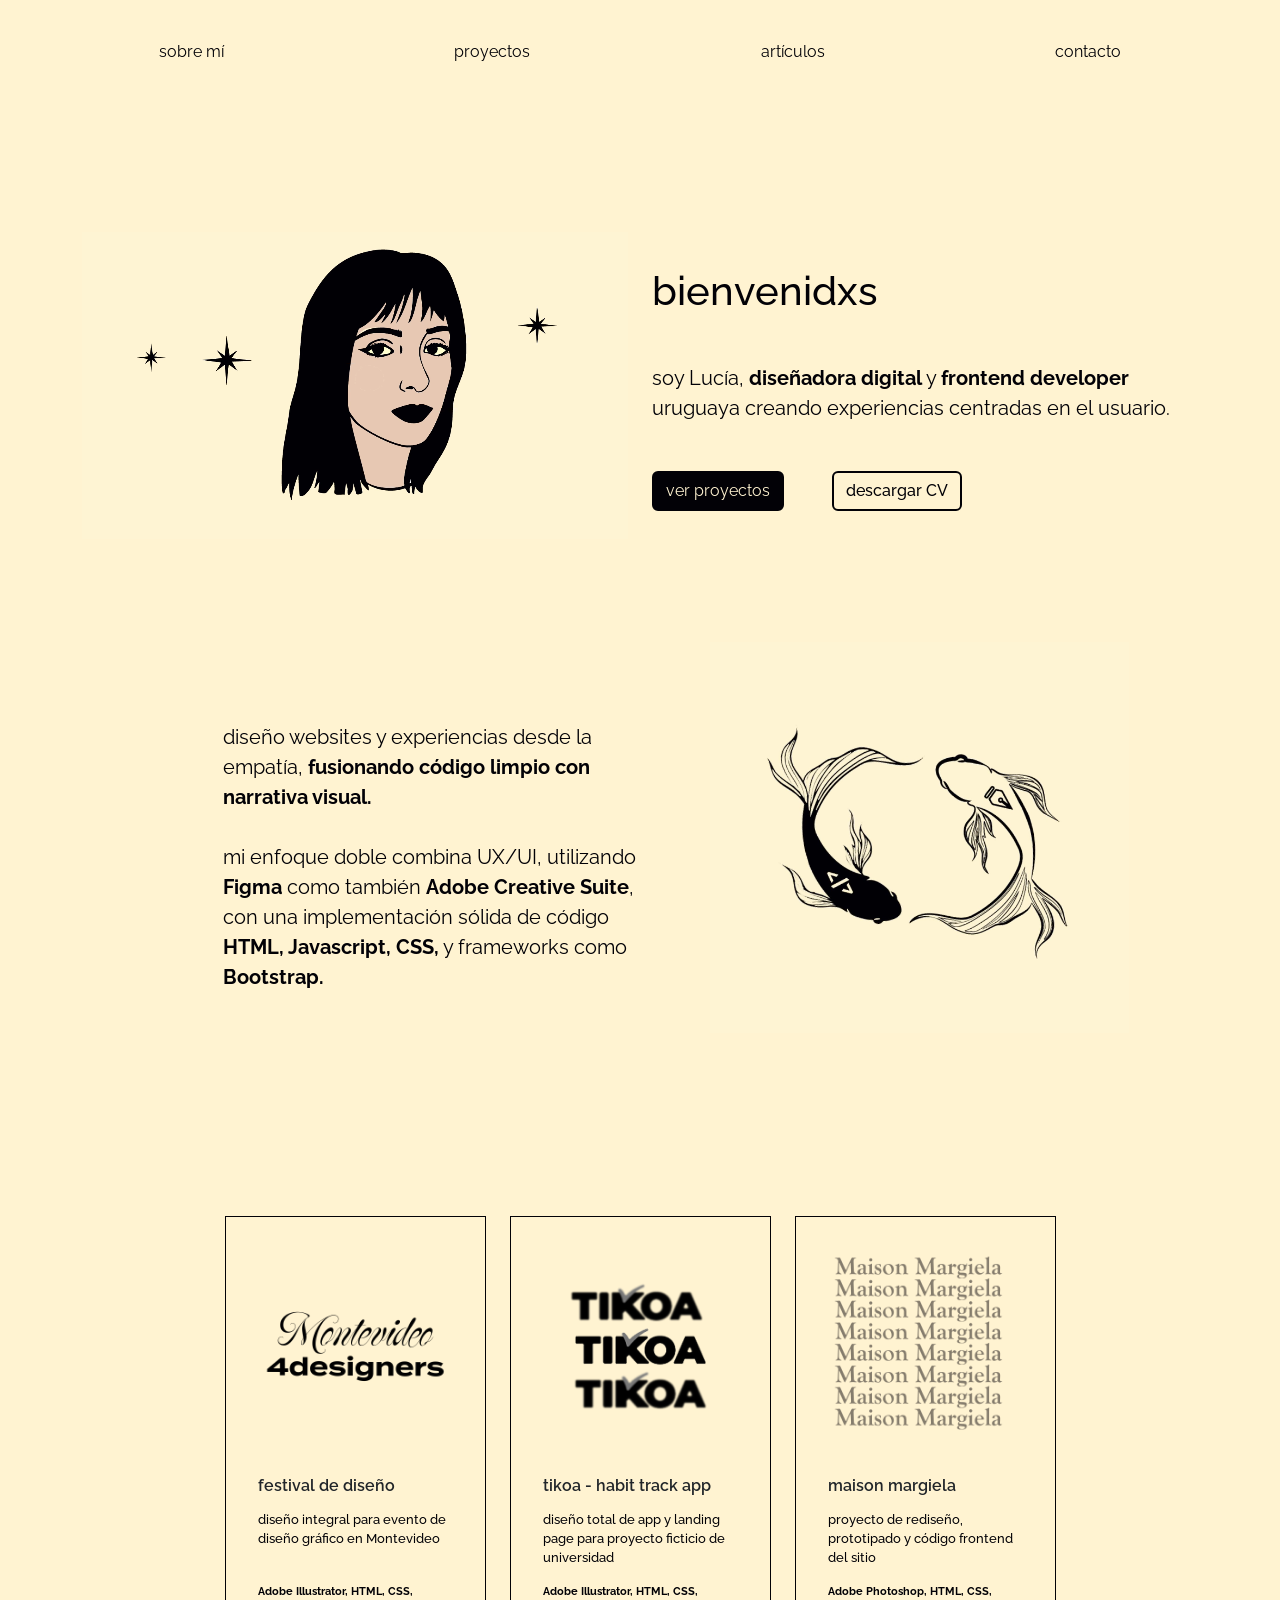
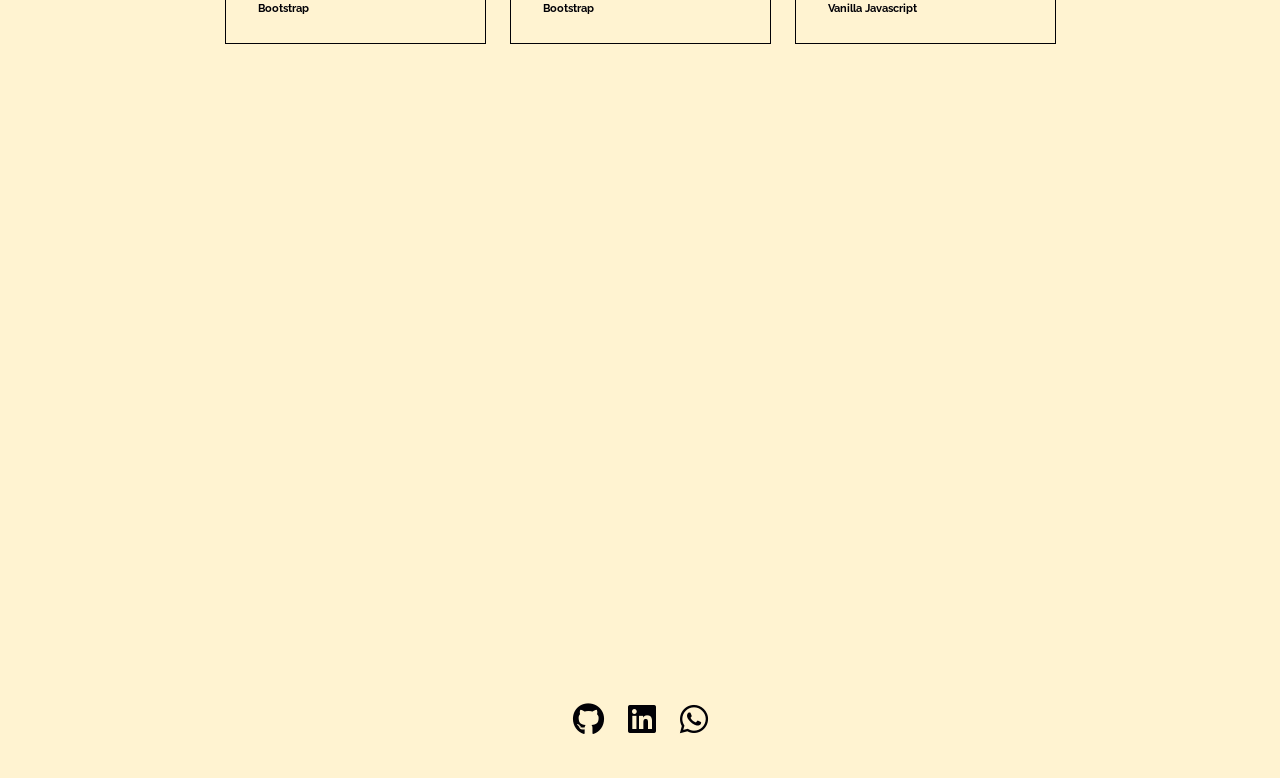
==== commit 2494479a: "formatos" ====
--- a/index.html
+++ b/index.html
@@ -61,7 +61,7 @@
         <div class="row align-items-center">
         <div class="col-12 col-lg-6 text-center text-lg-start">
             <video class="hero-video w-100" autoplay muted loop playsinline>
-            <source src="img/yo_2.mp4" type="video/webm" />
+            <source src="img/yo_2.webm" type="video/webm" />
             Tu navegador no soporta la etiqueta de video.
             </video>
         </div>
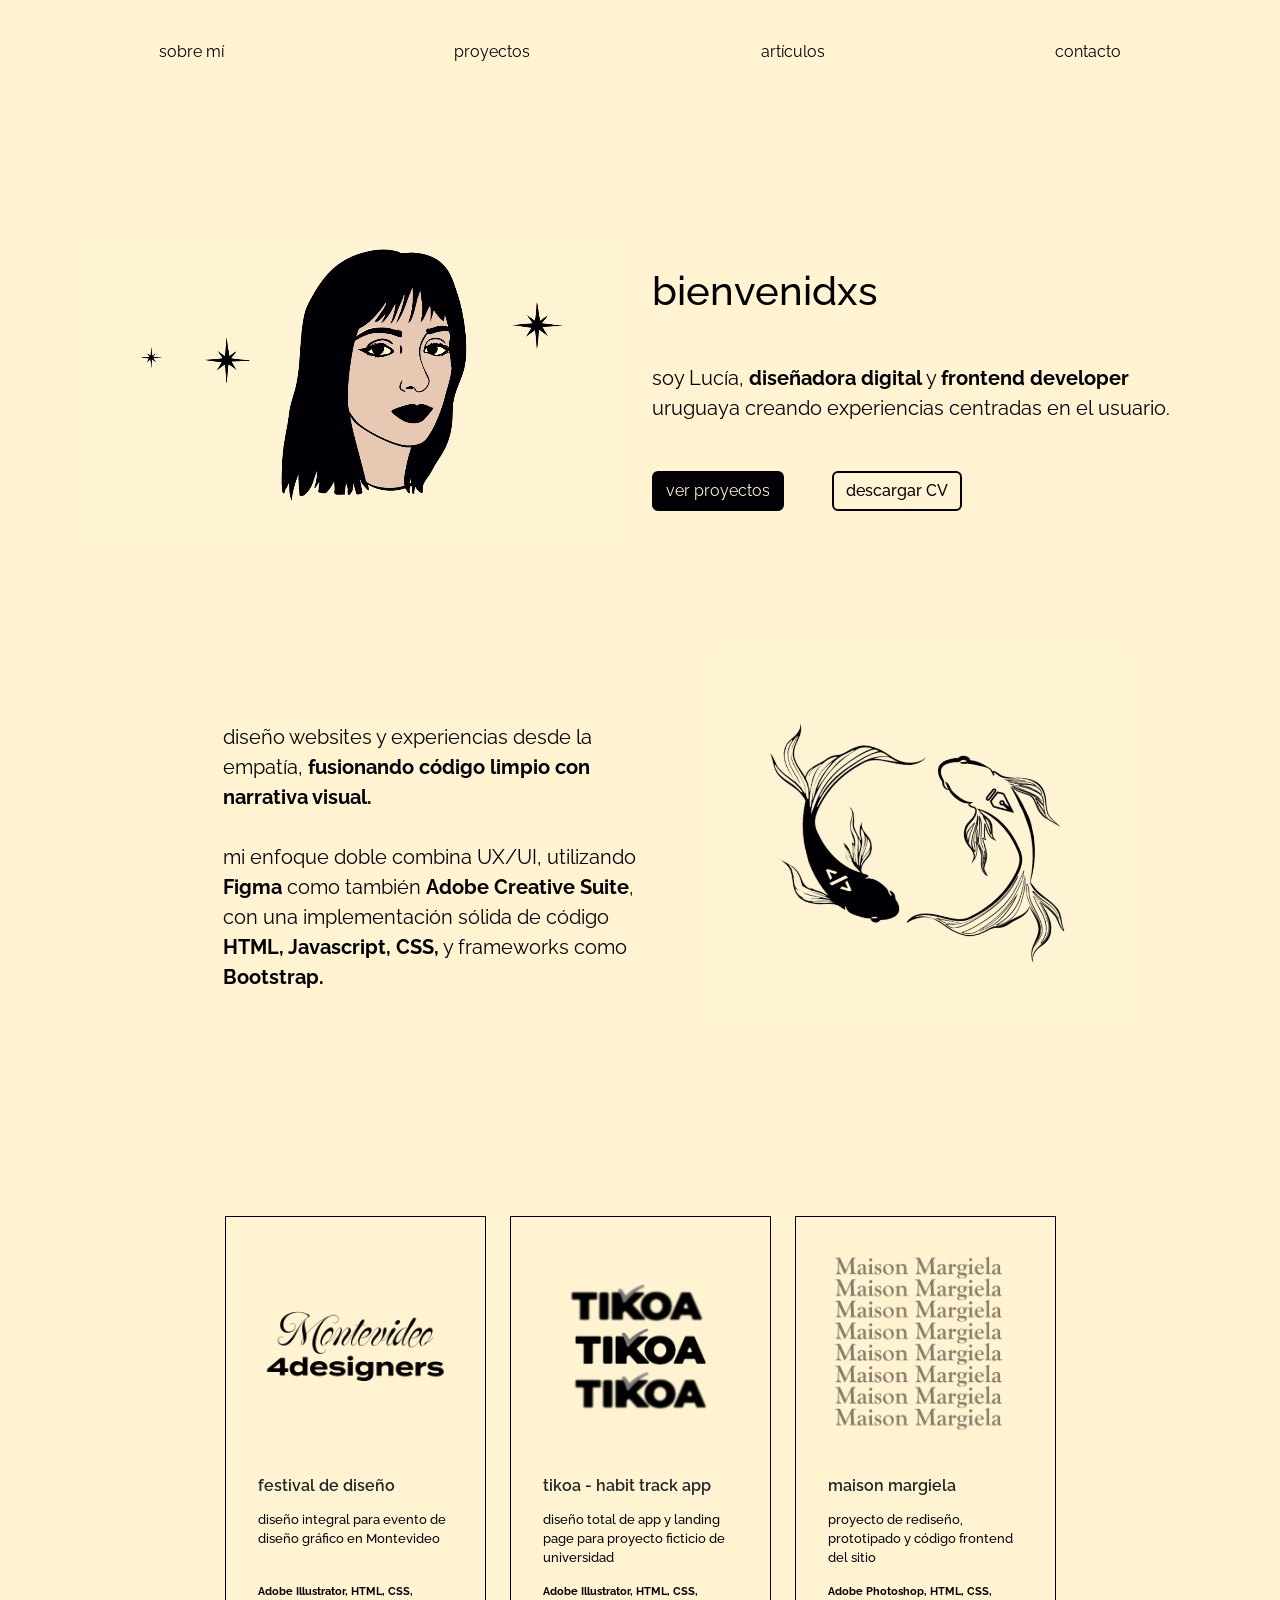
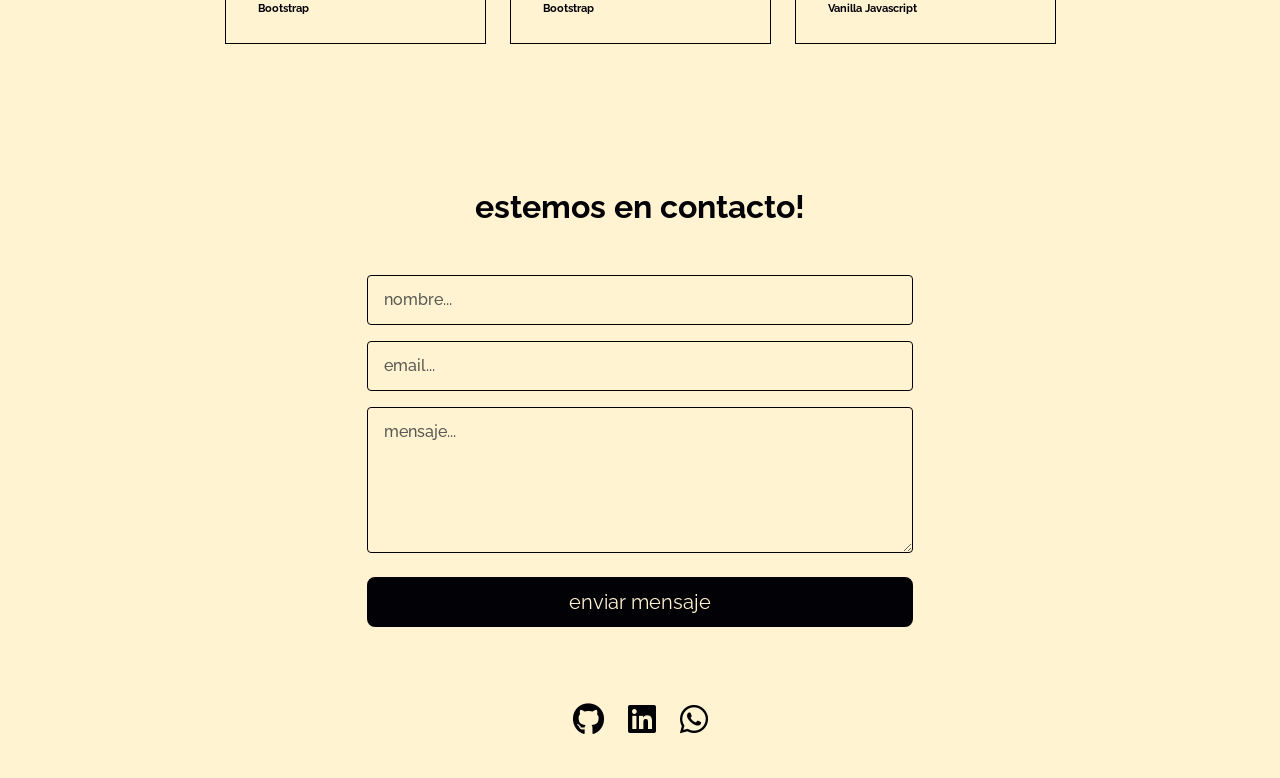
==== commit 45bfa290: "cv" ====
--- a/index.html
+++ b/index.html
@@ -86,7 +86,7 @@
             data-aos="zoom-in"
             data-aos-delay="400">
             <a href="#works-section" class="btn btn-dark">ver proyectos</a>
-            <a href="img/Lucía Pérez CV.pdf" class="btn btn-outline-dark" download>descargar CV</a>
+            <a href="img/CV_Lucia_Perez_Weigle.pdf" class="btn btn-outline-dark" download>descargar CV</a>
             </div>
         </div>
         </div>
